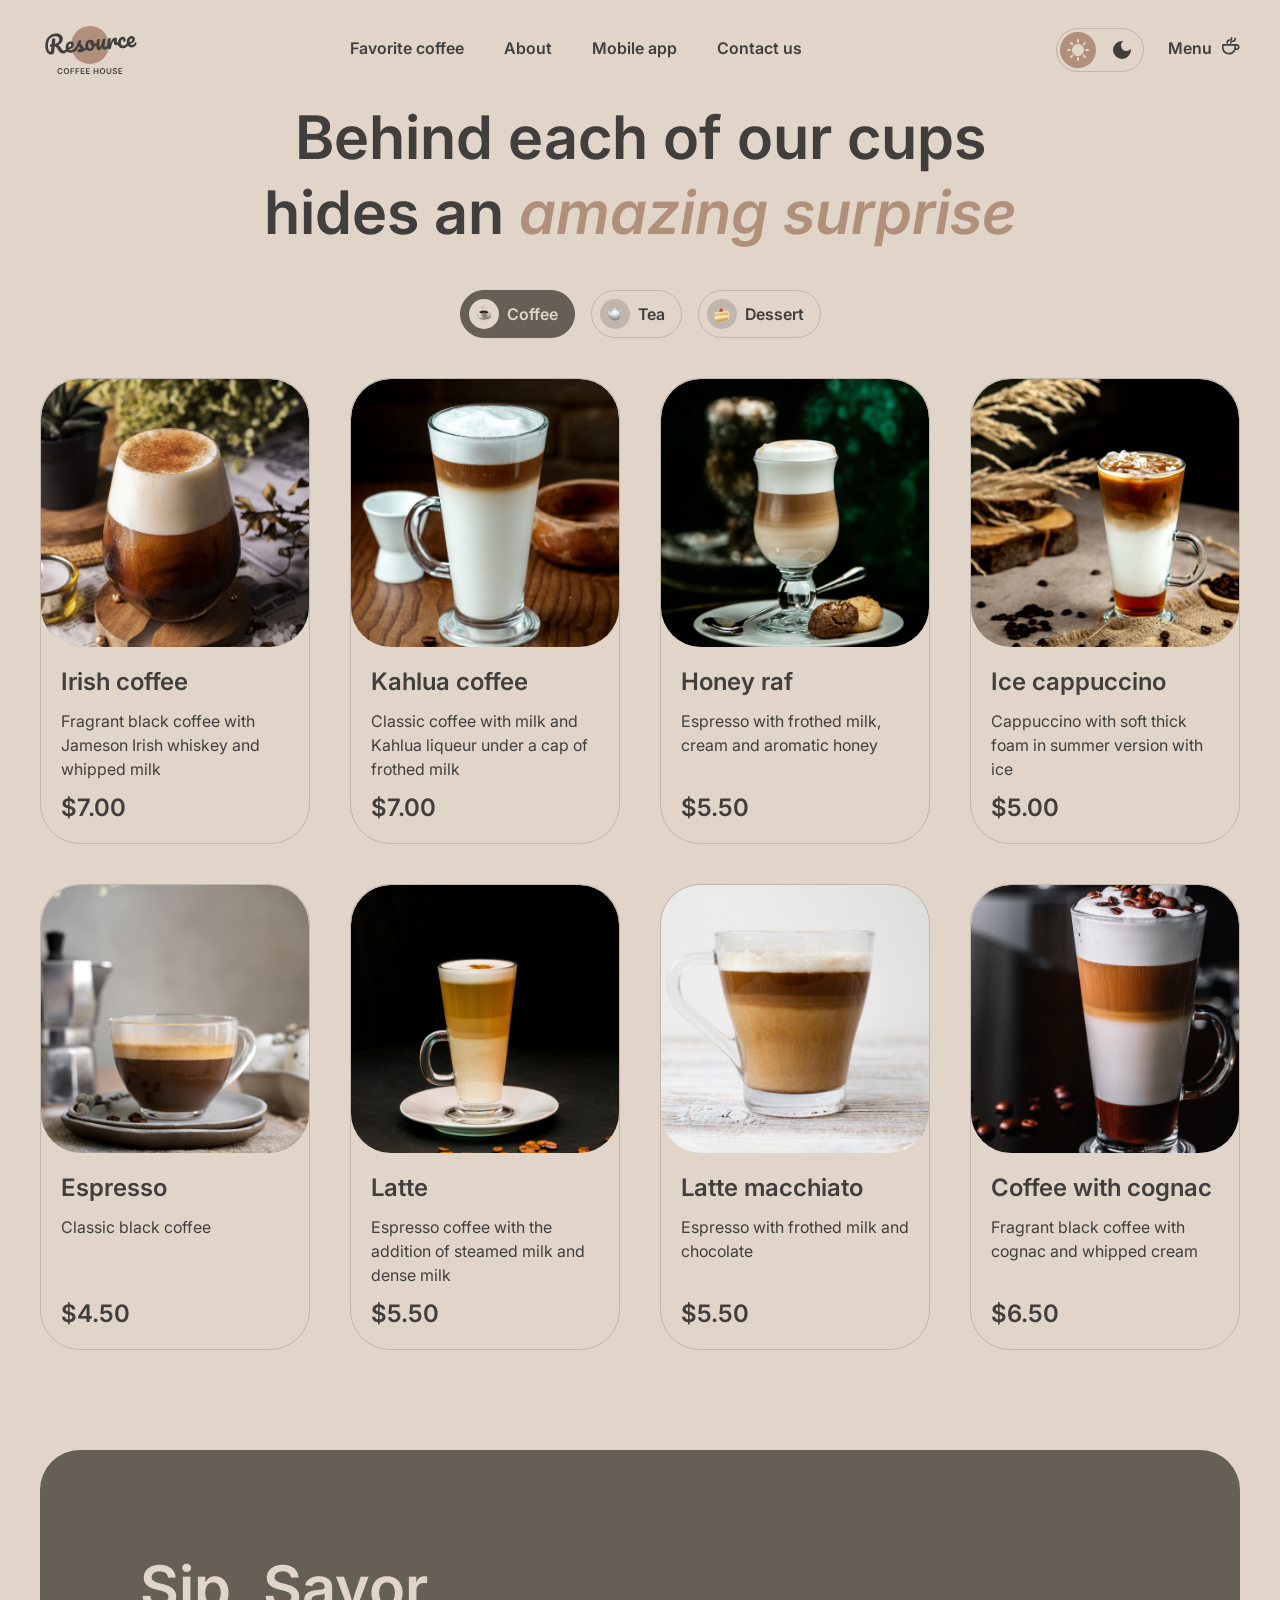
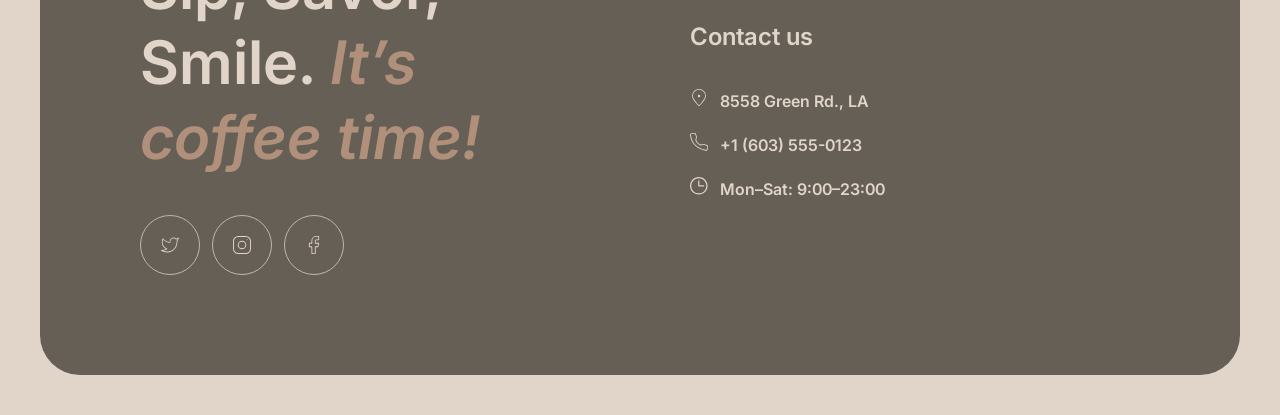
==== catalog.html @ 177b1bfb "feat: page catalog 1440" ====
<!DOCTYPE html>
<html lang="en">
<head>
	<meta charset="UTF-8">
	<meta name="viewport" content="width=device-width, initial-scale=1.0">
	<link rel="stylesheet" href="src/fonts/Inter/stylesheet.css">
	<link rel="stylesheet" href="src/css/style.css">
	<title>Catalog COFFE HOUSE</title>
</head>
<body>
	<header class="header">
		<div class="container">
			<div class="header-flex">
				<a href="/" class="header-logo logo">
					<img src="src/img/logo.svg" alt="Resourse COFFE HOUSE">
				</a>
				<nav class="header-nav">
					<ul class="header-nav__list list-none">
						<li class="header-nav__item"><a href="#" class="header-nav__link">Favorite coffee</a></li>
						<li class="header-nav__item"><a href="#" class="header-nav__link">About</a></li>
						<li class="header-nav__item"><a href="#" class="header-nav__link">Mobile app</a></li>
						<li class="header-nav__item"><a href="#" class="header-nav__link">Contact us</a></li>
					</ul>
				</nav>
				<div class="header__actions">
					<label class="header-theme-switch theme-switch" for="theme-input">
						<input type="checkbox" id="theme-input" class="theme-switch__input">
						<span class="theme-switch__list">
							<span class="theme-switch__item theme-switch__light">
								<svg class="svg-icon theme-switch__icon theme-switch__icon--sun">
									<use xlink:href="src/img/sprite.svg#sun"></use>
								</svg>
							</span>
							<span class="theme-switch__item theme-switch__dark">
								<svg class="svg-icon theme-switch__icon theme-switch__icon--moon">
									<use xlink:href="src/img/sprite.svg#moon"></use>
								</svg>
							</span>
							<span class="theme-ball"></span>
						</span>
					</label>
					<div class="header-catalog"><a href="catalog.html" class="header-catalog__link">
						<span>Menu</span>
						<svg class="svg-icon header-catalog__icon">
							<use xlink:href="src/img/sprite.svg#cup"></use>
						</svg>
					</a></div>
				</div>
			</div>
		</div>
	</header>
	<main class="main">
		<div class="container">
			<div class="catalog-page">
				<h1 class="h1 title catalog-page__title">Behind each of our cups hides an <span class="accent">amazing surprise</span></h1>
				<div class="catalog-page__tabs catalog-tabs">
					<ul class="catalog-tabs__nav catalog-nav list-none">
						<li class="catalog-nav__item"><a href="#" class="catalog-nav__link active">Coffee <div class="catalog-nav__icon"><img  src="src/img/catalog/coffee.png" alt=""></div></a></li>
						<li class="catalog-nav__item"><a href="#" class="catalog-nav__link">Tea <div class="catalog-nav__icon"><img src="src/img/catalog/tee.png" alt=""></div></a></li>
						<li class="catalog-nav__item"><a href="#" class="catalog-nav__link">Dessert <div class="catalog-nav__icon"><img src="src/img/catalog/dessert.png" alt=""></div></a></li>
					</ul>
					<div class="catalog-tabs__content catalog-content">
						<div class="catalog-content__grid">
							<div class="catalog-content__item">
								<div class="catalog-content__img"><img src="src/img/catalog/coffee/coffee-1.jpg" alt=""></div>
								<div class="catalog-content__main">
									<h3 class="h3 title catalog-content__name">Irish coffee</h3>
									<p class="catalog-content__descr">Fragrant black coffee with <br> Jameson Irish whiskey and whipped milk</p>
									<p class="catalog-content__price">$7.00</p>
								</div>
							</div>
							<div class="catalog-content__item">
								<div class="catalog-content__img"><img src="src/img/catalog/coffee/coffee-2.jpg" alt=""></div>
								<div class="catalog-content__main">
									<h3 class="h3 title catalog-content__name">Kahlua coffee</h3>
									<p class="catalog-content__descr">Classic coffee with milk and Kahlua liqueur under a cap of frothed milk</p>
									<p class="catalog-content__price">$7.00</p>
								</div>
							</div>
							<div class="catalog-content__item">
								<div class="catalog-content__img"><img src="src/img/catalog/coffee/coffee-3.jpg" alt=""></div>
								<div class="catalog-content__main">
									<h3 class="h3 title catalog-content__name">Honey raf</h3>
									<p class="catalog-content__descr">Espresso with frothed milk, cream and aromatic honey</p>
									<p class="catalog-content__price">$5.50</p>
								</div>
							</div>
							<div class="catalog-content__item">
								<div class="catalog-content__img"><img src="src/img/catalog/coffee/coffee-4.jpg" alt=""></div>
								<div class="catalog-content__main">
									<h3 class="h3 title catalog-content__name">Ice cappuccino</h3>
									<p class="catalog-content__descr">Cappuccino with soft thick foam in summer version with ice</p>
									<p class="catalog-content__price">$5.00</p>
								</div>
							</div>
							<div class="catalog-content__item">
								<div class="catalog-content__img"><img src="src/img/catalog/coffee/coffee-5.jpg" alt=""></div>
								<div class="catalog-content__main">
									<h3 class="h3 title catalog-content__name">Espresso</h3>
									<p class="catalog-content__descr">Classic black coffee</p>
									<p class="catalog-content__price">$4.50</p>
								</div>
							</div>
							<div class="catalog-content__item">
								<div class="catalog-content__img"><img src="src/img/catalog/coffee/coffee-6.jpg" alt=""></div>
								<div class="catalog-content__main">
									<h3 class="h3 title catalog-content__name">Latte</h3>
									<p class="catalog-content__descr">Espresso coffee with the addition of steamed milk and dense milk <br> foam</p>
									<p class="catalog-content__price">$5.50</p>
								</div>
							</div>
							<div class="catalog-content__item">
								<div class="catalog-content__img"><img src="src/img/catalog/coffee/coffee-7.jpg" alt=""></div>
								<div class="catalog-content__main">
									<h3 class="h3 title catalog-content__name">Latte macchiato</h3>
									<p class="catalog-content__descr">Espresso with frothed milk and chocolate</p>
									<p class="catalog-content__price">$5.50</p>
								</div>
							</div> 
							<div class="catalog-content__item">
								<div class="catalog-content__img"><img src="src/img/catalog/coffee/coffee-8.jpg" alt=""></div>
								<div class="catalog-content__main">
									<h3 class="h3 title catalog-content__name">Coffee with cognac</h3>
									<p class="catalog-content__descr">Fragrant black coffee with cognac and whipped cream</p>
									<p class="catalog-content__price">$6.50</p>
								</div>
							</div>
						</div>
					</div>
				</div>
			</div>
		</div>
	</main>
		<footer class="footer">
		<div class="container">
			<div class="footer__main">
				<div class="footer__item footer__left">
					<h2 class="h2 title footer__title">Sip, Savor, Smile. <span class="accent">It’s coffee time!</span></h2>
					<ul class="list-none footer__social footer-social">
						<li class="footer-social__item">
							<a href="#" class="footer-social__link">
								<svg class="svg-icon footer-social__icon">
									<use xlink:href="src/img/sprite.svg#twitter"></use>
								</svg>
							</a>
						</li>
						<li class="footer-social__item">
							<a href="#" class="footer-social__link">
								<svg class="svg-icon footer-social__icon">
									<use xlink:href="src/img/sprite.svg#instagram"></use>
								</svg>
							</a>
						</li>
						<li class="footer-social__item">
							<a href="#" class="footer-social__link">
								<svg class="svg-icon footer-social__icon">
									<use xlink:href="src/img/sprite.svg#facebook"></use>
								</svg>
							</a>
						</li>
					</ul>
				</div>
				<div class="footer__item footer__right">
					<div class="footer__contact footer-contact">
						<p class="footer-contact__title title">Contact us</p>
						<ul class="list-none footer-contact__list">
							<li class="footer-contact__item">
								<a href="#" class="footer-contact__link">
									<svg class="svg-icon footer-contact__icon">
										<use xlink:href="src/img/sprite.svg#local "></use>
									</svg>
									8558 Green Rd.,  LA
								</a>
							</li>
							<li class="footer-contact__item">
								<a href="#" class="footer-contact__link">
									<svg class="svg-icon footer-contact__icon">
										<use xlink:href="src/img/sprite.svg#phone"></use>
									</svg>
									+1 (603) 555-0123
								</a>
							</li>
							<li class="footer-contact__item">
								<a href="#" class="footer-contact__link">
									<svg class="svg-icon footer-contact__icon">
										<use xlink:href="src/img/sprite.svg#clock"></use>
									</svg>
									Mon–Sat: 9:00–23:00
								</a>
							</li>
						</ul>
					</div>
				</div>
			</div>
		</div>
	</footer>
</body>
</html>
---- src/fonts/Inter/stylesheet.css ----
@font-face {
    font-family: 'Inter';
    src: url('Inter18pt-Italic.eot');
    src: url('Inter18pt-Italic.eot?#iefix') format('embedded-opentype'),
        url('Inter18pt-Italic.woff2') format('woff2'),
        url('Inter18pt-Italic.woff') format('woff'),
        url('Inter18pt-Italic.ttf') format('truetype'),
        url('Inter18pt-Italic.svg#Inter18pt-Italic') format('svg');
    font-weight: normal;
    font-style: italic;
    font-display: swap;
}

@font-face {
    font-family: 'Inter';
    src: url('Inter18pt-Regular.eot');
    src: url('Inter18pt-Regular.eot?#iefix') format('embedded-opentype'),
        url('Inter18pt-Regular.woff2') format('woff2'),
        url('Inter18pt-Regular.woff') format('woff'),
        url('Inter18pt-Regular.ttf') format('truetype'),
        url('Inter18pt-Regular.svg#Inter18pt-Regular') format('svg');
    font-weight: normal;
    font-style: normal;
    font-display: swap;
}

@font-face {
    font-family: 'Inter';
    src: url('Inter18pt-SemiBold.eot');
    src: url('Inter18pt-SemiBold.eot?#iefix') format('embedded-opentype'),
        url('Inter18pt-SemiBold.woff2') format('woff2'),
        url('Inter18pt-SemiBold.woff') format('woff'),
        url('Inter18pt-SemiBold.ttf') format('truetype'),
        url('Inter18pt-SemiBold.svg#Inter18pt-SemiBold') format('svg');
    font-weight: 600;
    font-style: normal;
    font-display: swap;
}

@font-face {
    font-family: 'Inter';
    src: url('Inter18pt-SemiBoldItalic.eot');
    src: url('Inter18pt-SemiBoldItalic.eot?#iefix') format('embedded-opentype'),
        url('Inter18pt-SemiBoldItalic.woff2') format('woff2'),
        url('Inter18pt-SemiBoldItalic.woff') format('woff'),
        url('Inter18pt-SemiBoldItalic.ttf') format('truetype'),
        url('Inter18pt-SemiBoldItalic.svg#Inter18pt-SemiBoldItalic') format('svg');
    font-weight: 600;
    font-style: italic;
    font-display: swap;
}
---- src/css/style.css ----
:root {
  --text-primary: #403F3D;
  --text-inverse: #E1D4C9;
  --text-accent: #B0907A;
	--bg-page: #E1D4C9;
	--bg-container: #665F55;
	--bg-overlay: rgba(64, 63, 61, 0.8);
	--border-primary: #C1B6AD;
	--border-inverse: #665F55;
	--dark-text-primary: #E1D4C9;
  --dark-text-inverse: #E1D4C9;
  --dark-text-accent: #B0907A;
	--dark-bg-page: #292826;
	--dark-bg-container: #403F3D;
	--dark-bg-overlay: rgba(41, 40, 38, 0.8);
	--dark-border-primary: #665F55;
	--dark-border-inverse: #C1B6AD;
}
html {
  scroll-behavior: smooth;
	font-size: 16px;
}
*,
*::before,
*::after {
  box-sizing: border-box;
}
body,
h1,
h2,
h3,
h4,
p,
ul,
ol {
  margin: 0;
}
body {
	font-family: "Inter", sans-serif;
	color: var(--text-primary);
	line-height: 150%;
	background-color: var(--bg-page);
}
input, button, textarea, select {
  font-family: inherit;
}
a {
	font-weight: 600;
	line-height: 150%;
	color: inherit;
	text-decoration: none;
	transition: 0.3s;
}
a:hover {
	color: var(--text-primary);
}
img {
	display: block;
	width: 100%;
}
.section {
	padding: 50px 0;
}
.title {
	margin-bottom: 40px;
	font-weight: 600;
}
.h1 {
	font-size: 4.5rem;
	line-height: 105%;
}
.h2 {
	font-size: 3.75rem;
	line-height: 125%;
}
.h3 {
	font-size: 1.5rem;
	line-height: 125%;
}
.accent {
	font-style: italic;
	color: var(--text-accent);
}
.list-none {
  padding-left: 0;
  list-style: none;
}
.container {
	width: 100%;
	max-width: 1440px;
	padding: 0 40px;
	margin: 0 auto;
}
.svg-icon {
	width: 18px;
	height: 18px;
	fill: var(--text-primary);
	transition: .3s;
}
.btn {
	display: block;
	padding: 20px;
	background-color: var(--bg-page);
	color: var(--text-primary);
	text-align: center;
	border-radius: 100px;
}
.btn-app {
	padding: 11px 20px;
	background: none;
	border: 1px solid var(--border-inverse);
}
/* header */
.header {
	padding: 20px 0;
}
.header-flex {
	display: flex;
	justify-content: space-between;
	align-items: center;
}
.header-nav__list {
	display: flex;
}
.header-nav__item {
	padding: 0 20px;
}
.header-nav__link {
	display: block;
	position: relative;
	padding-bottom: 4px;
}
.header-nav__link::before {
	content: '';
	position: absolute;
	bottom: 0;
	left: 0;
	width: 0;
	height: 2px;
	transition: 0.3s;
	background-color: var(--text-primary)
}
.header-nav__link:hover::before {
	width: 100%;
}
.header__actions {
	display: flex;
	align-items: center;
	margin-left: 44px;
}
.theme-switch {
	cursor: pointer;
	margin-right: 24px;
}
.theme-switch__input {
  position: absolute;
  width: 1px;
  height: 1px;
  padding: 0;
  margin: -1px;
  overflow: hidden;
  clip: rect(0, 0, 0, 0);
  border: 0;
}
.theme-switch__list {
	display: flex;
	justify-content: space-between;
	align-items: center;
	padding: 3px;
	border: 1px solid var(--border-primary);
	border-radius: 100px;
}
.theme-switch__item {
	display: flex;
  justify-content: center;
  align-items: center;
	width: 36px;
	height: 36px;
	border-radius: 50%;
	transition: .3s;
}
.theme-switch__light {
	margin-right: 8px;
	background-color: var(--text-accent);
}
.theme-switch__icon {
	transition: .3s;
}
.theme-switch__icon--sun {
	width: 22px;
	height: 22px;
	fill: var(--text-inverse);
}
.theme-switch__icon--moon {
	height: 20px;
}
.theme-switch__dark:hover {
	background-color: var(--dark-border-primary);
}
.theme-switch__dark:hover .theme-switch__icon {
	fill: var(--text-inverse)
}
.header-catalog__link {
	display: block;
  position: relative;
  padding-bottom: 4px;
	padding-right: 28px;
}
.header-catalog__link:after {
	width: 0;
	content: '';
  position: absolute;
  bottom: 0;
  left: 0;
  height: 2px;
  transition: 0.3s;
  background-color: var(--text-primary);
}
.header-catalog__link:hover::after {
	width: 100%;
}
.header-catalog__icon {
	position: absolute;
	right: 0;
	top: calc(50% - 4px);
	transform: translateY(-50%);
}
/* end header */
/* hero */
.section-hero {
	padding-top: 0;
}
.hero {
	position: relative;
	color: var(--text-inverse); 
}
.hero__img {
	height: 644px;
	border-radius: 40px;
	overflow: hidden;
}
.hero__img img {
	height: 100%;
	object-fit: cover;
}
.hero-main {
	padding: 100px;
	position: absolute;
	top: 0;
	left: 0;
}
.hero-main__offer {
	width: 100%;
	max-width: 530px;
}
.hero-main__btn {
	margin-top: 40px;
	max-width: 200px;
	position: relative;
}
.hero-btn__icon {
	vertical-align: text-top;
	width: 0;
	opacity: 0;
}
.hero-main__btn:hover .hero-btn__icon {
	width: 18px;
	opacity: 1;
	margin-left: 5px;
}
/* end hero */
/* favorite-coffee */
.favorite-coffee {
	position: relative;
}
.favorite-coffee__title {
	text-align: center;
}
.favorite-coffee__wrap {
	position: relative;
}
.favorite-coffee__item {
	width: 100%;
	max-width: 480px;
	margin: 0 auto;
	text-align: center;
}
.favorite-coffee__img {
	margin-bottom: 20px;
}
.favorite-coffee__name {
	margin-bottom: 16px;
}
.favorite-coffee__descr {
	margin-bottom: 16px;
	padding: 0 5px;
}
.favorite-coffee__nav-left, .favorite-coffee__nav-right {
	position: absolute;
	top: calc(50% - 21px);
	left: 4px;
	transform: translateY(-50%);
	line-height: 0;
	font-size: 0;
}
.favorite-coffee__nav-right {
	left: auto;
	right: 4px;
}
.favorite-coffee__btn {
	background: none;
	border: 1px solid var(--border-inverse);
	border-radius: 50%;
	width: 60px;
	height: 60px;
	padding: 0;
	position: relative;
	cursor: pointer;
	transition: .3s;
}
.favorite-coffee__btn:hover {
	background-color: var(--bg-container);
}
.favorite-coffee__btn .svg-icon {
	position: absolute;
	top: 50%;
	left: 50%;
	transform: translate(-50%, -50%);
	width: 14px;
	height: 14px;
}
.favorite-coffee__btn:hover .svg-icon {
	fill: var(--text-inverse);
}
.favorite-coffee__dots {
	display: flex;
	justify-content: center;
}
.favorite-coffee__dots-item {
	padding: 0 6px;
	line-height: 0;
  font-size: 0;
}
.favorite-coffee__dots-btn {
	width: 40px;
	height: 4px;
	border: none;
	border-radius: 100px;
	background-color: var(--border-primary);
	transition: .3s;
	cursor: pointer;
}
.favorite-coffee__dots-item.active .favorite-coffee__dots-btn {
	background-color: var(--border-inverse);
}
/* end favorite-coffee */ 
/* about */
.about__main {
	display: grid; 
	grid-template-columns: 1fr 1fr;
	grid-column-gap: 40px;
  grid-row-gap: 40px;
}
.about__row {
	display: grid;
	grid-template-columns: 1fr;
	grid-column-gap: 40px;
	grid-row-gap: 40px;
}
.about__img {
	border-radius: 20px;
	overflow: hidden;
	height: 590px;
}
.about__img img {
	height: 100%;
	object-position: center;
  object-fit: cover;
	transform: scale(1.1);
	transition: .3s;
}
.about__img:hover img {
	transform: scale(1);
}
.about__img--small {
	max-height: 430px;
}
/* end about */
/* download */
.download__main {
	display: flex;
	align-items: center;
}
.download__offer {
	padding-right: 100px;
}
.download__img {
	width: 100%;
	max-width: 630px;
}
.download__buttons {
	margin-top: 40px;
	display: flex;
}
.download__button {
	width: 100%;
	max-width: 200px;
}
.download__button:first-child {
	margin-right: 20px;
}
.download__btn {
	text-align: left;
	position: relative;
	padding-left: 64px;
}
.download__btn:hover {
	background-color: var(--bg-container);
	color: var(--text-inverse);
}
.download-btn__small {
	 font-size: 0.625rem;
	 line-height: 140%;
	 margin-bottom: 2px;
}
.download__icon {
  width: 36px;
  height: 36px;
  padding: 2px 5px;
	position: absolute;
	left: 20px;
	top: 50%;
	transform: translateY(-50%);
}
.download__btn:hover .download__icon {
	fill: var(--text-inverse);
}
/* end download */
/* footer */
.footer {
	padding: 50px 0 40px;
}
.footer__main {
	padding: 100px;
	background-color: var(--bg-container);
	border-radius: 40px;
	color: var(--text-inverse);
	display: flex;
	align-items: center;
}
.footer .svg-icon {
	fill: var(--text-inverse);
}
.footer__item {
	width: 100%;
	max-width: 530px;
}
.footer__left {
	margin-right: 100px;
}
.footer-social {
	display: flex;
}
.footer-social__item {
	margin-right: 12px;
}
.footer-social__item:last-child {
	margin-right: 0;
}
.footer-social__link {
	width: 60px;
	height: 60px;
	display: flex;
  align-items: center;
  justify-content: center;
	border: 1px solid var(--border-primary);
	padding: 18px;
	border-radius: 50%;
}
.footer-social__link:hover {
	border-color: var(--border-inverse);
	background-color: var(--bg-page);
}
.footer-social__link:hover .svg-icon {
	fill: var(--text-primary);
}
.footer-contact__title {
	font-size: 1.5rem;
}
.footer-contact__link {
	display: inline-block;
	position: relative;
}
.footer-contact__link::after {
	content: '';
	width: 0;
	height: 2px;
	background-color: var(--text-inverse);
	position: absolute;
	bottom: 0;
	left: 0;
	transition: .3s;
}
.footer-contact__link:hover::after {
	width: 100%;
}
.footer-contact__link:hover {
	color: var(--text-inverse);
}
.footer-contact__item {
	margin-bottom: 20px;
}
.footer-contact__item:last-child {
	margin-bottom: 0;
}
.footer-contact__icon {
	margin-right: 8px;
}
/* end footer */
/* catalog page */
.catalog-page {
	padding-bottom: 50px;
}
.catalog-page__title {
	width: 100%;
	max-width: 800px;
	margin: 0 auto 40px;
	font-size: 3.75rem;
	line-height: 125%;
	text-align: center;
}
.catalog-nav {
	display: flex;
	justify-content: center;
	margin: 0 -8px 40px;
}
.catalog-nav__item {
	padding: 0 8px;
}
.catalog-nav__link {
	display: block;
	position: relative;
	padding: 11px 16px 11px 46px;
	border: 1px solid var(--border-primary);
	border-radius: 100px;
	transition: .3s;
}
.catalog-nav__link.active, .catalog-nav__link:hover {
	border-color: var(--bg-container);
	background-color: var(--bg-container);
	color: var(--text-inverse);
}
.catalog-nav__link.active .catalog-nav__icon,
.catalog-nav__link:hover .catalog-nav__icon {
	background-color: var(--bg-page);
}
.catalog-nav__icon {
	position: absolute;
	top: 50%;
	left: 8px;
	transform: translateY(-50%);
	width: 30px;
  height: 30px;
  display: flex;
  align-items: center;
  justify-content: center;
	border-radius: 50%;
	background-color: var(--border-primary);
	transition: .3s;
}
.catalog-nav__icon img {
	width: 16px;
}
.catalog-content__grid {
	display: grid;
	grid-template-columns: 1fr 1fr 1fr 1fr;
	grid-gap: 40px;
}
.catalog-content__item {
	border: 1px solid var(--border-primary);
	border-radius: 40px;
	overflow: hidden;
	cursor: pointer;
}
.catalog-content__img {
	border-radius: 40px;
	overflow: hidden;
}
.catalog-content__img img {
	height: 100%;
  object-position: center;
  object-fit: cover;
	transform: scale(1.1);
  transition: .3s;
}
.catalog-content__main {
	padding: 20px;
}
.catalog-content__name {
	margin-bottom: 12px;
}
.catalog-content__descr {
	height: 72px;
	overflow: hidden;
}
.catalog-content__price {
	margin-top: 12px;
	font-weight: 600;
	font-size: 1.5rem;
	line-height: 125%;
}
/* end catalog page */
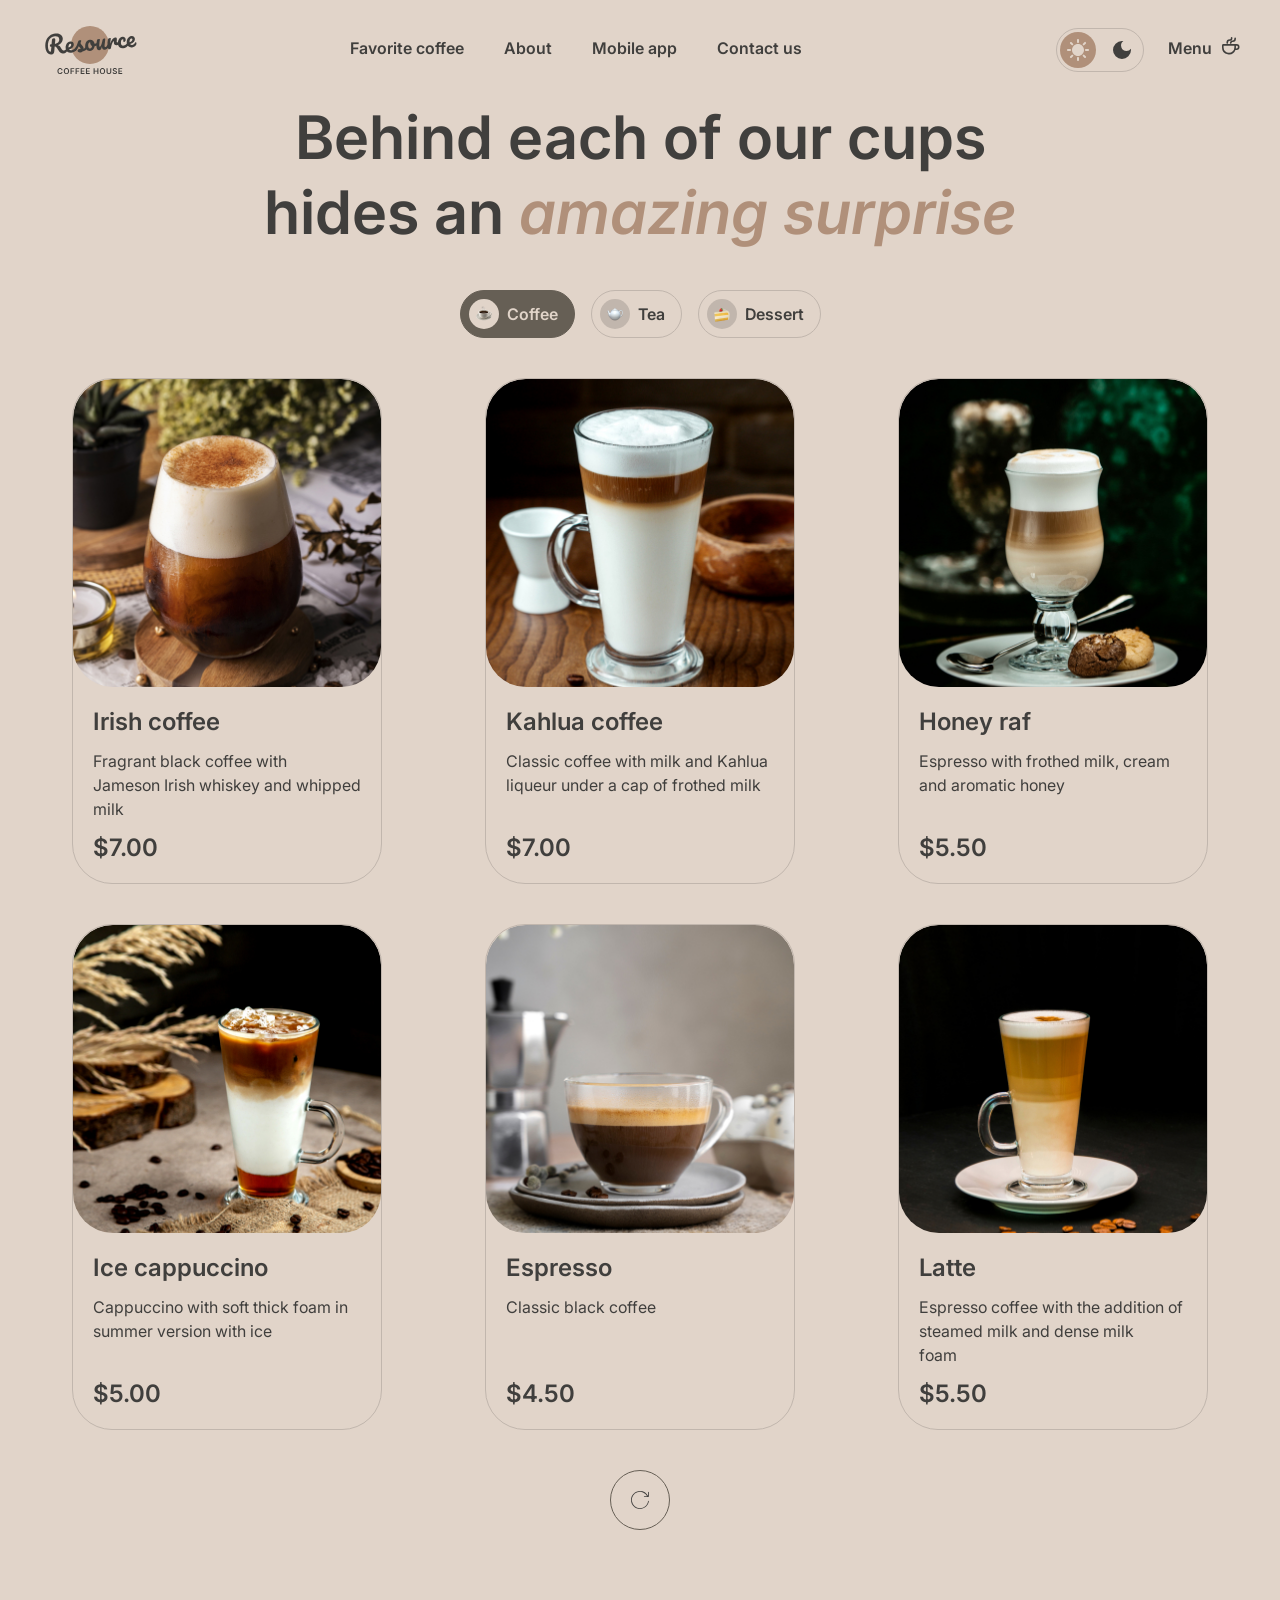
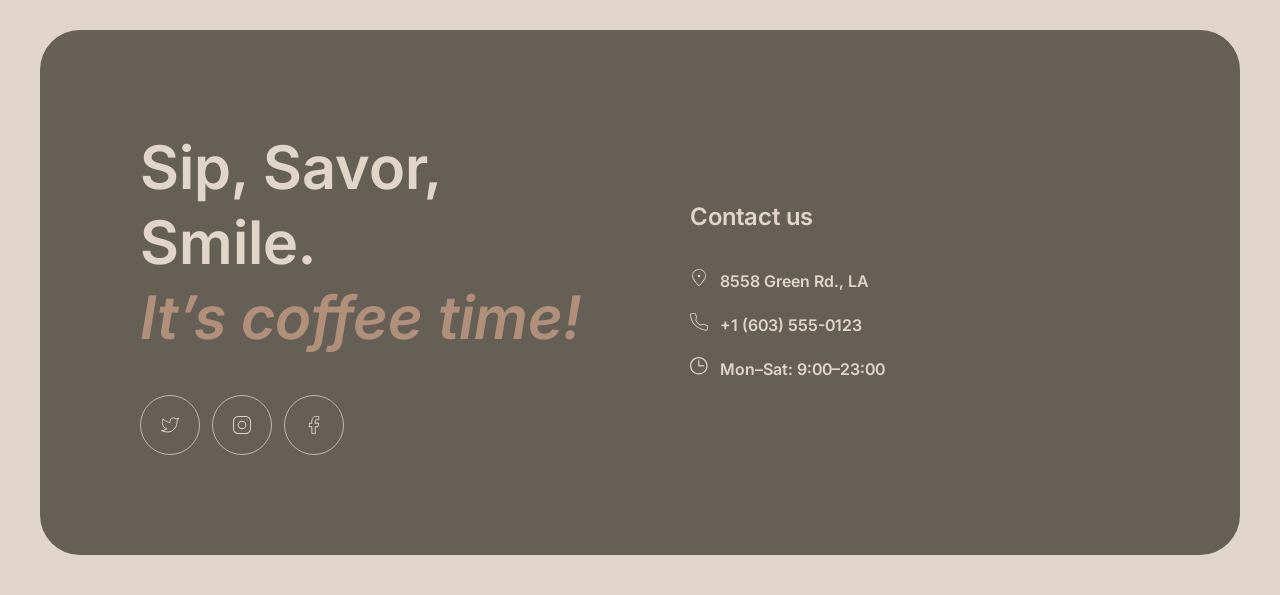
==== commit 185c6696: "feat: mobile version" ====
--- a/catalog.html
+++ b/catalog.html
@@ -3,23 +3,25 @@
 <head>
 	<meta charset="UTF-8">
 	<meta name="viewport" content="width=device-width, initial-scale=1.0">
+	<link rel="icon" href="src/img/favicon.png">
 	<link rel="stylesheet" href="src/fonts/Inter/stylesheet.css">
 	<link rel="stylesheet" href="src/css/style.css">
+	<link rel="stylesheet" href="src/css/media.css">
 	<title>Catalog COFFE HOUSE</title>
 </head>
 <body>
 	<header class="header">
 		<div class="container">
 			<div class="header-flex">
-				<a href="/" class="header-logo logo">
+				<a href="./" class="header-logo logo">
 					<img src="src/img/logo.svg" alt="Resourse COFFE HOUSE">
 				</a>
 				<nav class="header-nav">
 					<ul class="header-nav__list list-none">
-						<li class="header-nav__item"><a href="#" class="header-nav__link">Favorite coffee</a></li>
-						<li class="header-nav__item"><a href="#" class="header-nav__link">About</a></li>
-						<li class="header-nav__item"><a href="#" class="header-nav__link">Mobile app</a></li>
-						<li class="header-nav__item"><a href="#" class="header-nav__link">Contact us</a></li>
+						<li class="header-nav__item"><a href="./#favorite" class="header-nav__link">Favorite coffee</a></li>
+						<li class="header-nav__item"><a href="./#about" class="header-nav__link">About</a></li>
+						<li class="header-nav__item"><a href="./#download" class="header-nav__link">Mobile app</a></li>
+						<li class="header-nav__item"><a href="#contacts" class="header-nav__link">Contact us</a></li>
 					</ul>
 				</nav>
 				<div class="header__actions">
@@ -45,6 +47,10 @@
 							<use xlink:href="src/img/sprite.svg#cup"></use>
 						</svg>
 					</a></div>
+					<div class="header__toggle nav-toggle">
+						<div class="nav-toggle__line nav-toggle__line--one"></div>
+						<div class="nav-toggle__line nav-toggle__line--two"></div>
+					</div>
 				</div>
 			</div>
 		</div>
@@ -52,7 +58,7 @@
 	<main class="main">
 		<div class="container">
 			<div class="catalog-page">
-				<h1 class="h1 title catalog-page__title">Behind each of our cups hides an <span class="accent">amazing surprise</span></h1>
+				<h1 class="h1 title catalog-page__title">Behind each of our cups hides an <span class="accent">amazing&nbsp;surprise</span></h1>
 				<div class="catalog-page__tabs catalog-tabs">
 					<ul class="catalog-tabs__nav catalog-nav list-none">
 						<li class="catalog-nav__item"><a href="#" class="catalog-nav__link active">Coffee <div class="catalog-nav__icon"><img  src="src/img/catalog/coffee.png" alt=""></div></a></li>
@@ -62,76 +68,99 @@
 					<div class="catalog-tabs__content catalog-content">
 						<div class="catalog-content__grid">
 							<div class="catalog-content__item">
-								<div class="catalog-content__img"><img src="src/img/catalog/coffee/coffee-1.jpg" alt=""></div>
-								<div class="catalog-content__main">
-									<h3 class="h3 title catalog-content__name">Irish coffee</h3>
-									<p class="catalog-content__descr">Fragrant black coffee with <br> Jameson Irish whiskey and whipped milk</p>
-									<p class="catalog-content__price">$7.00</p>
-								</div>
-							</div>
-							<div class="catalog-content__item">
-								<div class="catalog-content__img"><img src="src/img/catalog/coffee/coffee-2.jpg" alt=""></div>
-								<div class="catalog-content__main">
-									<h3 class="h3 title catalog-content__name">Kahlua coffee</h3>
-									<p class="catalog-content__descr">Classic coffee with milk and Kahlua liqueur under a cap of frothed milk</p>
-									<p class="catalog-content__price">$7.00</p>
-								</div>
-							</div>
-							<div class="catalog-content__item">
-								<div class="catalog-content__img"><img src="src/img/catalog/coffee/coffee-3.jpg" alt=""></div>
-								<div class="catalog-content__main">
-									<h3 class="h3 title catalog-content__name">Honey raf</h3>
-									<p class="catalog-content__descr">Espresso with frothed milk, cream and aromatic honey</p>
-									<p class="catalog-content__price">$5.50</p>
-								</div>
-							</div>
-							<div class="catalog-content__item">
-								<div class="catalog-content__img"><img src="src/img/catalog/coffee/coffee-4.jpg" alt=""></div>
-								<div class="catalog-content__main">
-									<h3 class="h3 title catalog-content__name">Ice cappuccino</h3>
-									<p class="catalog-content__descr">Cappuccino with soft thick foam in summer version with ice</p>
-									<p class="catalog-content__price">$5.00</p>
-								</div>
-							</div>
-							<div class="catalog-content__item">
-								<div class="catalog-content__img"><img src="src/img/catalog/coffee/coffee-5.jpg" alt=""></div>
-								<div class="catalog-content__main">
-									<h3 class="h3 title catalog-content__name">Espresso</h3>
-									<p class="catalog-content__descr">Classic black coffee</p>
-									<p class="catalog-content__price">$4.50</p>
-								</div>
-							</div>
-							<div class="catalog-content__item">
-								<div class="catalog-content__img"><img src="src/img/catalog/coffee/coffee-6.jpg" alt=""></div>
-								<div class="catalog-content__main">
-									<h3 class="h3 title catalog-content__name">Latte</h3>
-									<p class="catalog-content__descr">Espresso coffee with the addition of steamed milk and dense milk <br> foam</p>
-									<p class="catalog-content__price">$5.50</p>
-								</div>
-							</div>
-							<div class="catalog-content__item">
-								<div class="catalog-content__img"><img src="src/img/catalog/coffee/coffee-7.jpg" alt=""></div>
-								<div class="catalog-content__main">
-									<h3 class="h3 title catalog-content__name">Latte macchiato</h3>
-									<p class="catalog-content__descr">Espresso with frothed milk and chocolate</p>
-									<p class="catalog-content__price">$5.50</p>
+								<div class="catalog-content__img"><img src="src/img/catalog/coffee/coffee-1.jpg" alt="Irish coffee"></div>
+								<div class="catalog-content__main">
+									<div class="catalog-content__flex">
+										<p class="h3 title catalog-content__name">Irish coffee</p>
+										<p class="catalog-content__descr">Fragrant black coffee with <br> Jameson Irish whiskey and whipped milk</p>
+										<p class="catalog-content__price">$7.00</p>
+									</div>
+								</div>
+							</div>
+							<div class="catalog-content__item">
+								<div class="catalog-content__img"><img src="src/img/catalog/coffee/coffee-2.jpg" alt="Kahlua coffee"></div>
+								<div class="catalog-content__main">
+									<div class="catalog-content__flex">
+										<p class="h3 title catalog-content__name">Kahlua coffee</p>
+										<p class="catalog-content__descr">Classic coffee with milk and Kahlua liqueur under a cap of frothed milk</p>
+										<p class="catalog-content__price">$7.00</p>
+									</div>
+								</div>
+							</div>
+							<div class="catalog-content__item">
+								<div class="catalog-content__img"><img src="src/img/catalog/coffee/coffee-3.jpg" alt="Honey raf"></div>
+								<div class="catalog-content__main">
+									<div class="catalog-content__flex">
+										<p class="h3 title catalog-content__name">Honey raf</p>
+										<p class="catalog-content__descr">Espresso with frothed milk, cream and aromatic honey</p>
+										<p class="catalog-content__price">$5.50</p>
+									</div>
+								</div>
+							</div>
+							<div class="catalog-content__item">
+								<div class="catalog-content__img"><img src="src/img/catalog/coffee/coffee-4.jpg" alt="Ice cappuccino"></div>
+								<div class="catalog-content__main">
+									<div class="catalog-content__flex">
+										<p class="h3 title catalog-content__name">Ice cappuccino</p>
+										<p class="catalog-content__descr">Cappuccino with soft thick foam in summer version with ice</p>
+										<p class="catalog-content__price">$5.00</p>
+									</div>
+								</div>
+							</div>
+							<div class="catalog-content__item">
+								<div class="catalog-content__img"><img src="src/img/catalog/coffee/coffee-5.jpg" alt="Espresso"></div>
+								<div class="catalog-content__main">
+									<div class="catalog-content__flex">
+										<p class="h3 title catalog-content__name">Espresso</p>
+										<p class="catalog-content__descr">Classic black coffee</p>
+										<p class="catalog-content__price">$4.50</p>
+									</div>
+								</div>
+							</div>
+							<div class="catalog-content__item">
+								<div class="catalog-content__img"><img src="src/img/catalog/coffee/coffee-6.jpg" alt="Latte"></div>
+								<div class="catalog-content__main">
+									<div class="catalog-content__flex">
+										<p class="h3 title catalog-content__name">Latte</p>
+										<p class="catalog-content__descr">Espresso coffee with the addition of steamed milk and dense milk <br> foam</p>
+										<p class="catalog-content__price">$5.50</p>
+									</div>
+								</div>
+							</div>
+							<div class="catalog-content__item">
+								<div class="catalog-content__img"><img src="src/img/catalog/coffee/coffee-7.jpg" alt="Latte macchiato"></div>
+								<div class="catalog-content__main">
+									<div class="catalog-content__flex">
+										<p class="h3 title catalog-content__name">Latte macchiato</p>
+										<p class="catalog-content__descr">Espresso with frothed milk and chocolate</p>
+										<p class="catalog-content__price">$5.50</p>
+									</div>
 								</div>
 							</div> 
 							<div class="catalog-content__item">
-								<div class="catalog-content__img"><img src="src/img/catalog/coffee/coffee-8.jpg" alt=""></div>
-								<div class="catalog-content__main">
-									<h3 class="h3 title catalog-content__name">Coffee with cognac</h3>
-									<p class="catalog-content__descr">Fragrant black coffee with cognac and whipped cream</p>
-									<p class="catalog-content__price">$6.50</p>
-								</div>
-							</div>
+								<div class="catalog-content__img"><img src="src/img/catalog/coffee/coffee-8.jpg" alt="Coffee with cognac"></div>
+								<div class="catalog-content__main">
+									<div class="catalog-content__flex">
+										<p class="h3 title catalog-content__name">Coffee with cognac</p>
+										<p class="catalog-content__descr">Fragrant black coffee with cognac and whipped cream</p>
+										<p class="catalog-content__price">$6.50</p>
+									</div>
+								</div>
+							</div>
+						</div>
+					</div>
+					<div class="catalog-content__refresh catalog-refresh">
+						<div class="catalog-refresh__icon">
+							<svg class="svg-icon">
+								<use xlink:href="src/img/sprite.svg#refresh"></use>
+							</svg>
 						</div>
 					</div>
 				</div>
 			</div>
 		</div>
 	</main>
-		<footer class="footer">
+	<footer class="footer" id="contacts">
 		<div class="container">
 			<div class="footer__main">
 				<div class="footer__item footer__left">
@@ -165,7 +194,7 @@
 						<p class="footer-contact__title title">Contact us</p>
 						<ul class="list-none footer-contact__list">
 							<li class="footer-contact__item">
-								<a href="#" class="footer-contact__link">
+								<a target="_blank" href="https://maps.app.goo.gl/xUj565KbS2uCdw798" class="footer-contact__link">
 									<svg class="svg-icon footer-contact__icon">
 										<use xlink:href="src/img/sprite.svg#local "></use>
 									</svg>
@@ -173,7 +202,7 @@
 								</a>
 							</li>
 							<li class="footer-contact__item">
-								<a href="#" class="footer-contact__link">
+								<a href="tel: +1603555-0123" class="footer-contact__link">
 									<svg class="svg-icon footer-contact__icon">
 										<use xlink:href="src/img/sprite.svg#phone"></use>
 									</svg>
@@ -181,12 +210,12 @@
 								</a>
 							</li>
 							<li class="footer-contact__item">
-								<a href="#" class="footer-contact__link">
+								<div class="footer-contact__link">
 									<svg class="svg-icon footer-contact__icon">
 										<use xlink:href="src/img/sprite.svg#clock"></use>
 									</svg>
 									Mon–Sat: 9:00–23:00
-								</a>
+								</div>
 							</li>
 						</ul>
 					</div>
--- a/src/css/style.css
+++ b/src/css/style.css
@@ -148,6 +148,31 @@
 	align-items: center;
 	margin-left: 44px;
 }
+.header__toggle {
+	display: none;
+	margin-left: 14px;
+}
+.nav-toggle {
+	width: 44px;
+	height: 44px;
+	padding: 10px;
+	flex-direction: column;
+	justify-content: center;
+	align-items: center;
+	border: 1px solid var(--border-inverse);
+	border-radius: 50%;
+	cursor: pointer;
+}
+.nav-toggle__line {
+	width: 16px;
+	height: 1.5px;
+	background-color: var(--border-inverse);
+	border-radius: 40px;
+	transition: 0.3s;
+}
+.nav-toggle__line--one {
+	margin-bottom: 6px;
+}
 .theme-switch {
 	cursor: pointer;
 	margin-right: 24px;
@@ -458,6 +483,9 @@
 .footer__left {
 	margin-right: 100px;
 }
+.footer__title span {
+	display: block;
+}
 .footer-social {
 	display: flex;
 }
@@ -490,6 +518,7 @@
 .footer-contact__link {
 	display: inline-block;
 	position: relative;
+	font-weight: 600;
 }
 .footer-contact__link::after {
 	content: '';
@@ -573,10 +602,17 @@
 }
 .catalog-content__grid {
 	display: grid;
+	place-items: center;
 	grid-template-columns: 1fr 1fr 1fr 1fr;
 	grid-gap: 40px;
+	max-height: 1052px;
+	overflow: hidden;
 }
 .catalog-content__item {
+	width: 100%;
+	max-width: 310px;
+	display: flex;
+	flex-direction: column;
 	border: 1px solid var(--border-primary);
 	border-radius: 40px;
 	overflow: hidden;
@@ -594,19 +630,41 @@
   transition: .3s;
 }
 .catalog-content__main {
+	flex: 1;
 	padding: 20px;
+}
+.catalog-content__flex {
+	display: flex;
+	flex-direction: column;
+	height: 100%;
 }
 .catalog-content__name {
 	margin-bottom: 12px;
 }
 .catalog-content__descr {
 	height: 72px;
+	margin-bottom: 12px;
 	overflow: hidden;
 }
 .catalog-content__price {
-	margin-top: 12px;
+	margin-top: auto;
 	font-weight: 600;
 	font-size: 1.5rem;
 	line-height: 125%;
 }
+.catalog-content__refresh {
+	display: none;
+	margin-top: 40px;
+}
+.catalog-refresh__icon {
+	width: 60px;
+	height: 60px;
+	border-radius: 50%;
+	border: 1px solid var(--border-inverse);
+	display: flex;
+	justify-content: center;
+	align-items: center;
+	cursor: pointer;
+	margin: 0 auto;
+}
 /* end catalog page */
--- a/src/css/media.css
+++ b/src/css/media.css
@@ -0,0 +1,113 @@
+@media only screen and (max-width: 1280px) {
+	.catalog-content__grid {
+		grid-template-columns: 1fr 1fr 1fr;
+	}
+	.catalog-content__refresh {
+		display: block;
+	}
+}
+@media only screen and (max-width: 1030px) {
+	.catalog-content__grid {
+		grid-template-columns: 1fr 1fr;
+	}
+}
+@media only screen and (max-width: 992px) {
+	.header__actions {
+		margin-left: 0;
+	}
+	.header-nav__item {
+		padding: 0 10px;
+	}
+	.theme-switch {
+		margin-right: 10px;
+	}
+	.hero-main {
+		padding-left: 60px;
+	}
+	.download__main {
+		flex-wrap: wrap;
+	}
+	.download__offer {
+		padding-right: 0;
+		margin-bottom: 100px;
+	}
+	.download__img {
+		margin: 0 auto;
+	}
+		.footer__main {
+		padding: 100px 60px;
+		flex-wrap: wrap;
+	}
+	.footer__left {
+		margin-right: 0;
+		margin-bottom: 100px;
+	}
+	.catalog-content__grid {
+		grid-template-columns: 1fr 1fr;
+	}
+}
+@media only screen and (max-width: 768px) {
+	.header-nav {
+		display: none;
+	}
+	.header-catalog {
+		display: none;
+	}
+	.header__toggle {
+		display: flex;
+	}
+	.theme-switch__item {
+		width: 44px;
+		height: 44px;
+	}
+	.about__main {
+		grid-template-columns: 1fr;
+	}
+	.about__item--small {
+		display: none;
+	}
+	.download__main {
+		flex-wrap: wrap;
+	}
+	.download__offer {
+		padding-right: 0;
+	}
+}
+@media only screen and (max-width: 745px) {
+	.hero-main{ 
+		padding: 60px 16px;
+	}
+	.hero__img {
+		height: 552px;
+	}
+}
+@media only screen and (max-width: 700px) {
+	.catalog-content__grid {
+		grid-template-columns: 1fr;
+	}
+}
+@media only screen and (max-width: 640px) {
+	.h1 {
+		font-size: 2.625rem;
+		line-height: 115%;
+	}
+	.h2 {
+		font-size: 2rem;
+		line-height: 125%;
+	}
+	.footer__main {
+		padding: 60px 16px;
+	}
+}
+@media only screen and (max-width: 480px) {
+	.container {
+		padding: 0 16px;
+	}
+	.download__buttons {
+		flex-wrap: wrap;
+	}
+	.download__button:first-child {
+		margin-right: 0;
+		margin-bottom: 20px;
+	}
+}
